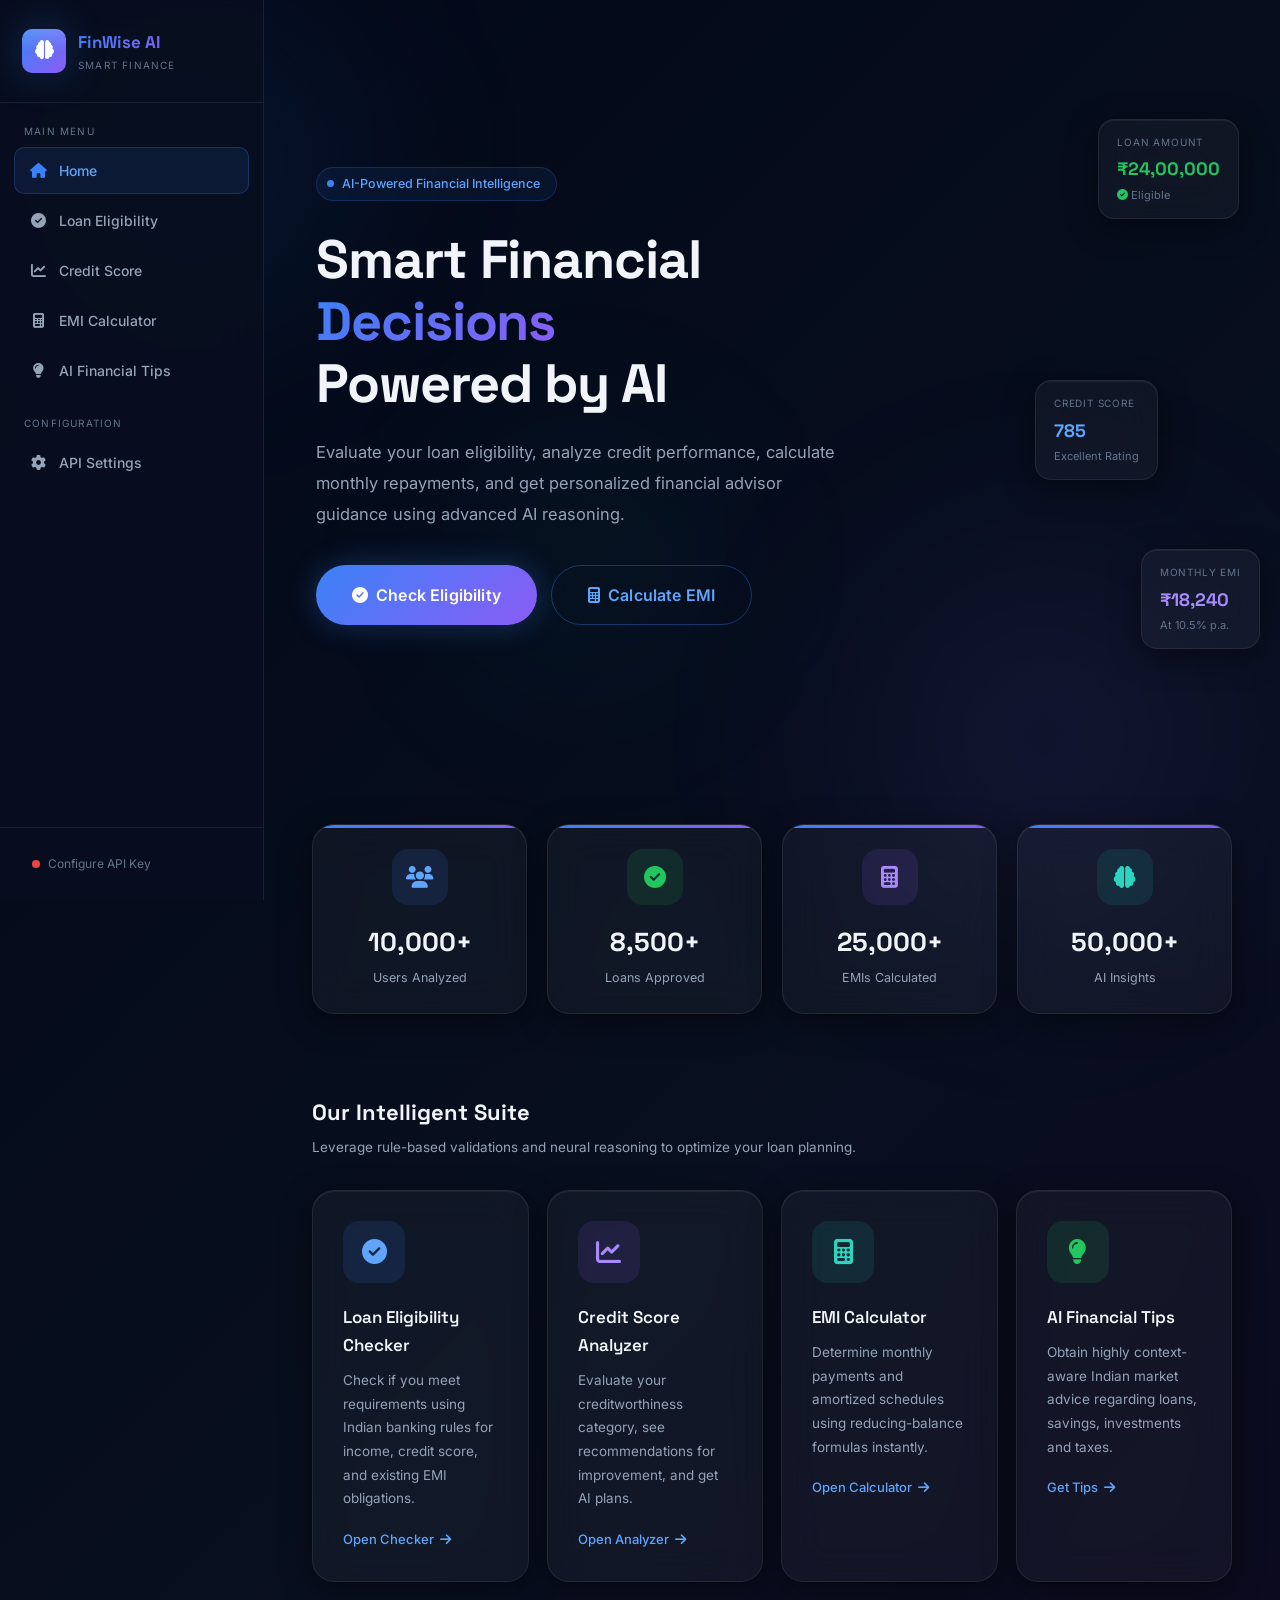
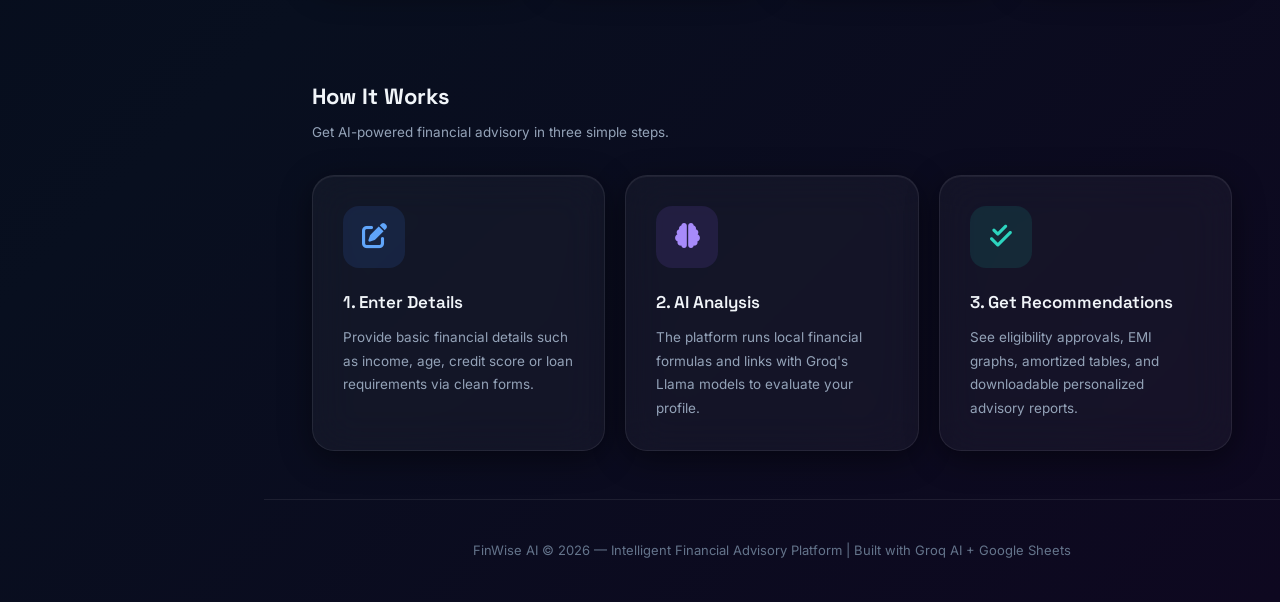
==== index.html @ 2e11e6cf "Initial commit" ====
<!DOCTYPE html>
<html lang="en">
<head>
  <meta charset="UTF-8">
  <meta name="viewport" content="width=device-width, initial-scale=1.0">
  <title>FinWise AI — Intelligent Financial Advisory Platform</title>
  <meta name="description" content="AI-Powered Loan Eligibility, Credit Analysis & Financial Advisory Platform.">
  <link rel="preconnect" href="https://fonts.googleapis.com">
  <link href="https://fonts.googleapis.com/css2?family=Inter:wght@300;400;500;600;700;800&family=Space+Grotesk:wght@400;500;600;700;800&display=swap" rel="stylesheet">
  <link rel="stylesheet" href="https://cdnjs.cloudflare.com/ajax/libs/font-awesome/6.5.0/css/all.min.css">
  <link rel="stylesheet" href="css/style.css">
</head>
<body>
  <!-- Background orbs -->
  <div class="bg-orb bg-orb-1"></div>
  <div class="bg-orb bg-orb-2"></div>
  <div class="bg-orb bg-orb-3"></div>

  <div class="app-layout">
    <!-- Sidebar -->
    <nav class="sidebar" id="sidebar">
      <div class="sidebar-header">
        <a href="index.html" class="logo">
          <div class="logo-icon"><i class="fas fa-brain"></i></div>
          <div>
            <span class="logo-name">FinWise AI</span>
            <span class="logo-tagline">Smart Finance</span>
          </div>
        </a>
      </div>
      <div class="nav-menu">
        <p class="nav-section-title">Main Menu</p>
        <ul>
          <li class="nav-item"><a href="index.html" class="active"><i class="fas fa-home nav-icon"></i><span>Home</span></a></li>
          <li class="nav-item"><a href="eligibility.html"><i class="fas fa-check-circle nav-icon"></i><span>Loan Eligibility</span></a></li>
          <li class="nav-item"><a href="credit-score.html"><i class="fas fa-chart-line nav-icon"></i><span>Credit Score</span></a></li>
          <li class="nav-item"><a href="emi.html"><i class="fas fa-calculator nav-icon"></i><span>EMI Calculator</span></a></li>
          <li class="nav-item"><a href="tips.html"><i class="fas fa-lightbulb nav-icon"></i><span>AI Financial Tips</span></a></li>
        </ul>
        <p class="nav-section-title">Configuration</p>
        <ul>
          <li class="nav-item"><a href="#" onclick="openSettings();return false;"><i class="fas fa-cog nav-icon"></i><span>API Settings</span></a></li>
        </ul>
      </div>
      <div class="sidebar-footer">
        <div class="api-status" onclick="openSettings()">
          <div class="status-dot inactive" id="apiStatusDot"></div>
          <span id="apiStatusText">Configure API Key</span>
        </div>
      </div>
    </nav>

    <!-- Hamburger & Overlay -->
    <button class="hamburger" id="hamburger" aria-label="Open menu"><i class="fas fa-bars"></i></button>
    <div class="overlay" id="overlay"></div>

    <!-- Main Content -->
    <main class="main-content">
      <section class="hero">
        <div class="hero-content">
          <div class="hero-badge">
            <span class="live-dot"></span>
            <span>AI-Powered Financial Intelligence</span>
          </div>
          <h1>Smart Financial <span class="gradient-text">Decisions</span><br>Powered by AI</h1>
          <p>Evaluate your loan eligibility, analyze credit performance, calculate monthly repayments, and get personalized financial advisor guidance using advanced AI reasoning.</p>
          <div class="hero-cta">
            <a href="eligibility.html" class="btn btn-primary btn-lg"><i class="fas fa-check-circle"></i> Check Eligibility</a>
            <a href="emi.html" class="btn btn-outline btn-lg"><i class="fas fa-calculator"></i> Calculate EMI</a>
          </div>
        </div>

        <!-- Floating visual cards -->
        <div class="float-card float-card-1">
          <div class="fc-label">Loan Amount</div>
          <div class="fc-value green">₹24,00,000</div>
          <div class="fc-sub"><i class="fas fa-check-circle" style="color:var(--success)"></i> Eligible</div>
        </div>
        <div class="float-card float-card-2">
          <div class="fc-label">Credit Score</div>
          <div class="fc-value blue">785</div>
          <div class="fc-sub">Excellent Rating</div>
        </div>
        <div class="float-card float-card-3">
          <div class="fc-label">Monthly EMI</div>
          <div class="fc-value purple">₹18,240</div>
          <div class="fc-sub">At 10.5% p.a.</div>
        </div>
      </section>

      <!-- Stat Grid -->
      <section class="section-sm">
        <div class="stat-grid">
          <div class="glass-card stat-card">
            <div class="stat-icon si-blue"><i class="fas fa-users"></i></div>
            <div class="stat-value">10,000+</div>
            <div class="stat-label">Users Analyzed</div>
          </div>
          <div class="glass-card stat-card">
            <div class="stat-icon si-green"><i class="fas fa-check-circle"></i></div>
            <div class="stat-value">8,500+</div>
            <div class="stat-label">Loans Approved</div>
          </div>
          <div class="glass-card stat-card">
            <div class="stat-icon si-purple"><i class="fas fa-calculator"></i></div>
            <div class="stat-value">25,000+</div>
            <div class="stat-label">EMIs Calculated</div>
          </div>
          <div class="glass-card stat-card">
            <div class="stat-icon si-teal"><i class="fas fa-brain"></i></div>
            <div class="stat-value">50,000+</div>
            <div class="stat-label">AI Insights</div>
          </div>
        </div>
      </section>

      <!-- Features Suite -->
      <section class="section">
        <div class="section-header">
          <h2>Our Intelligent Suite</h2>
          <p>Leverage rule-based validations and neural reasoning to optimize your loan planning.</p>
        </div>
        <div class="grid-4">
          <div class="glass-card feature-card fc-blue" onclick="location.href='eligibility.html'">
            <div class="feature-icon-wrap fi-blue"><i class="fas fa-check-circle"></i></div>
            <h3>Loan Eligibility Checker</h3>
            <p>Check if you meet requirements using Indian banking rules for income, credit score, and existing EMI obligations.</p>
            <a href="eligibility.html" class="feature-link">Open Checker <i class="fas fa-arrow-right"></i></a>
          </div>

          <div class="glass-card feature-card fc-purple" onclick="location.href='credit-score.html'">
            <div class="feature-icon-wrap fi-purple"><i class="fas fa-chart-line"></i></div>
            <h3>Credit Score Analyzer</h3>
            <p>Evaluate your creditworthiness category, see recommendations for improvement, and get AI plans.</p>
            <a href="credit-score.html" class="feature-link">Open Analyzer <i class="fas fa-arrow-right"></i></a>
          </div>

          <div class="glass-card feature-card fc-teal" onclick="location.href='emi.html'">
            <div class="feature-icon-wrap fi-teal"><i class="fas fa-calculator"></i></div>
            <h3>EMI Calculator</h3>
            <p>Determine monthly payments and amortized schedules using reducing-balance formulas instantly.</p>
            <a href="emi.html" class="feature-link">Open Calculator <i class="fas fa-arrow-right"></i></a>
          </div>

          <div class="glass-card feature-card fc-green" onclick="location.href='tips.html'">
            <div class="feature-icon-wrap fi-green"><i class="fas fa-lightbulb"></i></div>
            <h3>AI Financial Tips</h3>
            <p>Obtain highly context-aware Indian market advice regarding loans, savings, investments and taxes.</p>
            <a href="tips.html" class="feature-link">Get Tips <i class="fas fa-arrow-right"></i></a>
          </div>
        </div>
      </section>

      <!-- How it Works -->
      <section class="section">
        <div class="section-header">
          <h2>How It Works</h2>
          <p>Get AI-powered financial advisory in three simple steps.</p>
        </div>
        <div class="grid-3">
          <div class="glass-card feature-card">
            <div class="feature-icon-wrap fi-blue"><i class="fas fa-edit"></i></div>
            <h3>1. Enter Details</h3>
            <p>Provide basic financial details such as income, age, credit score or loan requirements via clean forms.</p>
          </div>
          <div class="glass-card feature-card">
            <div class="feature-icon-wrap fi-purple"><i class="fas fa-brain"></i></div>
            <h3>2. AI Analysis</h3>
            <p>The platform runs local financial formulas and links with Groq's Llama models to evaluate your profile.</p>
          </div>
          <div class="glass-card feature-card">
            <div class="feature-icon-wrap fi-teal"><i class="fas fa-check-double"></i></div>
            <h3>3. Get Recommendations</h3>
            <p>See eligibility approvals, EMI graphs, amortized tables, and downloadable personalized advisory reports.</p>
          </div>
        </div>
      </section>

      <!-- Footer -->
      <footer style="padding: 40px; border-top: 1px solid var(--glass-border); text-align: center; color: var(--text-muted); font-size: 13px;">
        <p>FinWise AI &copy; 2026 — Intelligent Financial Advisory Platform | Built with Groq AI + Google Sheets</p>
      </footer>
    </main>
  </div>

  <!-- Settings Modal -->
  <div class="modal-overlay" id="settingsModal">
    <div class="modal">
      <div class="modal-header">
        <h2 class="modal-title"><i class="fas fa-cog" style="margin-right:10px;color:var(--accent-blue)"></i>API Configuration</h2>
        <button class="modal-close" onclick="closeSettings()"><i class="fas fa-times"></i></button>
      </div>
      <div class="modal-tip"><i class="fas fa-info-circle"></i><span>Your API keys are stored locally in your browser and never sent to any server.</span></div>
      <div class="form-group">
        <label class="form-label"><i class="fas fa-key"></i> Groq API Key</label>
        <input type="password" id="groqKeyInput" class="form-control" placeholder="gsk_xxxxxxxxxxxx">
        <p class="form-hint"><i class="fas fa-external-link-alt"></i> Get your key at <a href="https://console.groq.com" target="_blank" style="color:var(--accent-blue-light)">console.groq.com</a></p>
      </div>
      <div class="form-group">
        <label class="form-label"><i class="fas fa-table"></i> Google Sheets Webhook URL</label>
        <input type="url" id="sheetsUrlInput" class="form-control" placeholder="https://script.google.com/macros/s/...">
        <p class="form-hint">Deploy your Google Apps Script as a Web App and paste the URL here.</p>
      </div>
      <div style="display:flex;gap:12px;margin-top:8px;">
        <button class="btn btn-primary btn-block" onclick="saveSettings()"><i class="fas fa-save"></i> Save Settings</button>
        <button class="btn btn-ghost" onclick="closeSettings()">Cancel</button>
      </div>
    </div>
  </div>

  <!-- Toast Container -->
  <div class="toast-container" id="toastContainer"></div>

  <!-- Scripts -->
  <script src="js/app.js"></script>
</body>
</html>
---- css/style.css ----
@import url('https://fonts.googleapis.com/css2?family=Inter:wght@300;400;500;600;700;800&family=Space+Grotesk:wght@400;500;600;700;800&display=swap');

/* ===== CSS VARIABLES ===== */
:root {
  --bg-900: #020817;
  --bg-800: #080f1f;
  --bg-700: #0f172a;
  --bg-600: #1e293b;

  --glass-bg: rgba(255, 255, 255, 0.04);
  --glass-bg-hover: rgba(255, 255, 255, 0.07);
  --glass-border: rgba(255, 255, 255, 0.08);
  --glass-border-hover: rgba(255, 255, 255, 0.18);

  --accent-blue: #3b82f6;
  --accent-blue-light: #60a5fa;
  --accent-blue-dark: #1d4ed8;
  --accent-purple: #8b5cf6;
  --accent-purple-light: #a78bfa;
  --accent-teal: #14b8a6;
  --accent-teal-light: #2dd4bf;

  --success: #22c55e;
  --success-bg: rgba(34, 197, 94, 0.08);
  --success-border: rgba(34, 197, 94, 0.2);
  --warning: #f59e0b;
  --warning-bg: rgba(245, 158, 11, 0.08);
  --warning-border: rgba(245, 158, 11, 0.2);
  --danger: #ef4444;
  --danger-bg: rgba(239, 68, 68, 0.08);
  --danger-border: rgba(239, 68, 68, 0.2);
  --info-bg: rgba(59, 130, 246, 0.08);
  --info-border: rgba(59, 130, 246, 0.2);

  --text-primary: #f1f5f9;
  --text-secondary: #94a3b8;
  --text-muted: #64748b;

  --gradient-primary: linear-gradient(135deg, #3b82f6 0%, #8b5cf6 100%);
  --gradient-hero: linear-gradient(135deg, #020817 0%, #080f1f 55%, #0e0820 100%);
  --gradient-card: linear-gradient(135deg, rgba(59,130,246,0.08) 0%, rgba(139,92,246,0.08) 100%);
  --gradient-success: linear-gradient(135deg, #059669 0%, #22c55e 100%);
  --gradient-danger: linear-gradient(135deg, #b91c1c 0%, #ef4444 100%);
  --gradient-warning: linear-gradient(135deg, #b45309 0%, #f59e0b 100%);

  --shadow-glass: 0 8px 32px rgba(0,0,0,0.45), inset 0 1px 0 rgba(255,255,255,0.06);
  --shadow-lg: 0 20px 60px rgba(0,0,0,0.5);
  --shadow-blue-glow: 0 0 40px rgba(59, 130, 246, 0.25);
  --shadow-purple-glow: 0 0 40px rgba(139, 92, 246, 0.2);

  --radius-xs: 6px;
  --radius-sm: 10px;
  --radius-md: 16px;
  --radius-lg: 22px;
  --radius-xl: 32px;
  --radius-full: 9999px;

  --sidebar-width: 264px;
  --transition: all 0.3s cubic-bezier(0.4, 0, 0.2, 1);
  --transition-fast: all 0.15s ease;
}

/* ===== RESET ===== */
*, *::before, *::after { box-sizing: border-box; margin: 0; padding: 0; }
html { scroll-behavior: smooth; font-size: 16px; }
a { text-decoration: none; color: inherit; }
img { max-width: 100%; }
button { font-family: inherit; }

body {
  font-family: 'Inter', -apple-system, BlinkMacSystemFont, sans-serif;
  background: var(--gradient-hero);
  color: var(--text-primary);
  min-height: 100vh;
  overflow-x: hidden;
  line-height: 1.65;
}

/* Background orbs */
.bg-orb {
  position: fixed;
  border-radius: 50%;
  pointer-events: none;
  z-index: 0;
  filter: blur(80px);
}
.bg-orb-1 {
  width: 500px; height: 500px;
  top: -10%; left: -5%;
  background: radial-gradient(circle, rgba(59,130,246,0.12) 0%, transparent 70%);
  animation: orbFloat 20s ease-in-out infinite;
}
.bg-orb-2 {
  width: 600px; height: 600px;
  bottom: -15%; right: -5%;
  background: radial-gradient(circle, rgba(139,92,246,0.1) 0%, transparent 70%);
  animation: orbFloat 25s ease-in-out infinite reverse;
}
.bg-orb-3 {
  width: 400px; height: 400px;
  top: 40%; left: 30%;
  background: radial-gradient(circle, rgba(20,184,166,0.06) 0%, transparent 70%);
  animation: orbFloat 18s ease-in-out infinite 5s;
}

/* ===== LAYOUT ===== */
.app-layout {
  display: flex;
  min-height: 100vh;
  position: relative;
  z-index: 1;
}

.main-content {
  margin-left: var(--sidebar-width);
  flex: 1;
  min-height: 100vh;
  transition: var(--transition);
}

/* ===== SIDEBAR ===== */
.sidebar {
  position: fixed;
  left: 0; top: 0;
  width: var(--sidebar-width);
  height: 100vh;
  background: rgba(8, 15, 31, 0.92);
  backdrop-filter: blur(24px);
  -webkit-backdrop-filter: blur(24px);
  border-right: 1px solid var(--glass-border);
  display: flex;
  flex-direction: column;
  z-index: 100;
  transition: var(--transition);
  overflow: hidden;
}

.sidebar-header {
  padding: 28px 22px;
  border-bottom: 1px solid var(--glass-border);
}

.logo {
  display: flex;
  align-items: center;
  gap: 12px;
}

.logo-icon {
  width: 44px; height: 44px;
  background: var(--gradient-primary);
  border-radius: var(--radius-sm);
  display: flex;
  align-items: center;
  justify-content: center;
  font-size: 19px;
  color: white;
  box-shadow: var(--shadow-blue-glow);
  flex-shrink: 0;
  position: relative;
  overflow: hidden;
}

.logo-icon::after {
  content: '';
  position: absolute;
  top: 0; left: 0;
  width: 100%; height: 50%;
  background: linear-gradient(rgba(255,255,255,0.15), transparent);
}

.logo-name {
  font-family: 'Space Grotesk', sans-serif;
  font-size: 17px;
  font-weight: 700;
  background: var(--gradient-primary);
  -webkit-background-clip: text;
  -webkit-text-fill-color: transparent;
  background-clip: text;
  display: block;
}

.logo-tagline {
  font-size: 10px;
  color: var(--text-muted);
  text-transform: uppercase;
  letter-spacing: 0.12em;
  display: block;
  margin-top: 1px;
}

.nav-menu {
  padding: 20px 14px;
  flex: 1;
  overflow-y: auto;
}

.nav-section-title {
  font-size: 10px;
  text-transform: uppercase;
  letter-spacing: 0.12em;
  color: var(--text-muted);
  padding: 0 10px;
  margin-bottom: 8px;
  margin-top: 20px;
}

.nav-section-title:first-child { margin-top: 0; }

.nav-menu ul { list-style: none; display: flex; flex-direction: column; gap: 3px; }

.nav-item a {
  display: flex;
  align-items: center;
  gap: 12px;
  padding: 11px 14px;
  border-radius: var(--radius-sm);
  color: var(--text-secondary);
  font-size: 14px;
  font-weight: 500;
  transition: var(--transition);
  position: relative;
  overflow: hidden;
  border: 1px solid transparent;
}

.nav-item a:hover {
  color: var(--text-primary);
  background: var(--glass-bg-hover);
  border-color: var(--glass-border);
}

.nav-item a.active {
  color: var(--accent-blue-light);
  background: rgba(59, 130, 246, 0.1);
  border-color: rgba(59, 130, 246, 0.25);
}

.nav-item a .nav-icon {
  font-size: 15px;
  width: 18px;
  text-align: center;
  flex-shrink: 0;
}

.nav-item a.active .nav-icon { color: var(--accent-blue); }

.nav-item a .nav-badge {
  margin-left: auto;
  padding: 1px 7px;
  background: rgba(59,130,246,0.15);
  border-radius: var(--radius-full);
  font-size: 10px;
  color: var(--accent-blue-light);
  font-weight: 600;
}

.sidebar-footer {
  padding: 18px 22px;
  border-top: 1px solid var(--glass-border);
}

.api-status {
  display: flex;
  align-items: center;
  gap: 8px;
  font-size: 12px;
  color: var(--text-muted);
  cursor: pointer;
  padding: 8px 10px;
  border-radius: var(--radius-sm);
  transition: var(--transition-fast);
}

.api-status:hover { background: var(--glass-bg); color: var(--text-secondary); }

.status-dot {
  width: 8px; height: 8px;
  border-radius: 50%;
  flex-shrink: 0;
}

.status-dot.active { background: var(--success); animation: pulseDot 2s ease infinite; }
.status-dot.inactive { background: var(--danger); }
.status-dot.warning { background: var(--warning); }

/* ===== HAMBURGER ===== */
.hamburger {
  display: none;
  position: fixed;
  top: 16px; left: 16px;
  z-index: 200;
  background: var(--glass-bg);
  backdrop-filter: blur(12px);
  border: 1px solid var(--glass-border);
  border-radius: var(--radius-sm);
  padding: 10px 12px;
  cursor: pointer;
  color: var(--text-primary);
  font-size: 16px;
  transition: var(--transition);
  align-items: center;
  justify-content: center;
}

.hamburger:hover { background: var(--glass-bg-hover); }

.overlay {
  display: none;
  position: fixed;
  inset: 0;
  background: rgba(0,0,0,0.65);
  backdrop-filter: blur(4px);
  z-index: 90;
}

/* ===== PAGE HEADER ===== */
.page-header {
  padding: 52px 48px 32px;
  border-bottom: 1px solid var(--glass-border);
  position: relative;
}

.page-header-content { max-width: 700px; }

.page-header h1 {
  font-family: 'Space Grotesk', sans-serif;
  font-size: 30px;
  font-weight: 700;
  background: var(--gradient-primary);
  -webkit-background-clip: text;
  -webkit-text-fill-color: transparent;
  background-clip: text;
  margin-bottom: 8px;
  line-height: 1.3;
}

.page-header p { color: var(--text-secondary); font-size: 14.5px; }

/* ===== GLASS CARD ===== */
.glass-card {
  background: var(--glass-bg);
  backdrop-filter: blur(20px);
  -webkit-backdrop-filter: blur(20px);
  border: 1px solid var(--glass-border);
  border-radius: var(--radius-lg);
  box-shadow: var(--shadow-glass);
  transition: var(--transition);
}

.glass-card:hover {
  border-color: var(--glass-border-hover);
}

/* ===== BUTTONS ===== */
.btn {
  display: inline-flex;
  align-items: center;
  justify-content: center;
  gap: 8px;
  padding: 13px 28px;
  border-radius: var(--radius-full);
  border: none;
  cursor: pointer;
  font-size: 14.5px;
  font-weight: 600;
  letter-spacing: 0.01em;
  transition: var(--transition);
  position: relative;
  overflow: hidden;
  white-space: nowrap;
}

.btn::after {
  content: '';
  position: absolute;
  inset: 0;
  background: linear-gradient(rgba(255,255,255,0.08), transparent);
  opacity: 0;
  transition: var(--transition-fast);
}

.btn:hover::after { opacity: 1; }

.btn-primary {
  background: var(--gradient-primary);
  color: white;
  box-shadow: 0 0 30px rgba(59,130,246,0.3);
}

.btn-primary:hover {
  transform: translateY(-2px);
  box-shadow: 0 6px 30px rgba(59,130,246,0.45);
}

.btn-primary:active { transform: translateY(0); }

.btn-outline {
  background: transparent;
  color: var(--accent-blue-light);
  border: 1px solid rgba(59,130,246,0.35);
}

.btn-outline:hover {
  background: rgba(59,130,246,0.08);
  border-color: var(--accent-blue);
  transform: translateY(-2px);
}

.btn-ghost {
  background: var(--glass-bg);
  color: var(--text-primary);
  border: 1px solid var(--glass-border);
  backdrop-filter: blur(10px);
}

.btn-ghost:hover {
  background: var(--glass-bg-hover);
  border-color: var(--glass-border-hover);
}

.btn-success {
  background: var(--gradient-success);
  color: white;
  box-shadow: 0 0 24px rgba(34,197,94,0.25);
}

.btn-danger {
  background: var(--gradient-danger);
  color: white;
  box-shadow: 0 0 24px rgba(239,68,68,0.25);
}

.btn-lg { padding: 16px 36px; font-size: 16px; }
.btn-sm { padding: 8px 18px; font-size: 13px; }
.btn-block { width: 100%; }

.btn:disabled { opacity: 0.45; cursor: not-allowed; transform: none !important; }

/* ===== FORMS ===== */
.form-group { margin-bottom: 22px; }

.form-label {
  display: flex;
  align-items: center;
  gap: 6px;
  font-size: 12.5px;
  font-weight: 600;
  color: var(--text-secondary);
  margin-bottom: 8px;
  text-transform: uppercase;
  letter-spacing: 0.06em;
}

.form-control {
  width: 100%;
  padding: 13px 16px;
  background: rgba(255,255,255,0.04);
  border: 1px solid var(--glass-border);
  border-radius: var(--radius-sm);
  color: var(--text-primary);
  font-family: 'Inter', sans-serif;
  font-size: 15px;
  transition: var(--transition);
  outline: none;
  appearance: none;
}

.form-control::placeholder { color: var(--text-muted); }

.form-control:hover { border-color: rgba(255,255,255,0.12); }

.form-control:focus {
  border-color: var(--accent-blue);
  box-shadow: 0 0 0 3px rgba(59,130,246,0.12);
  background: rgba(59,130,246,0.04);
}

.input-wrapper { position: relative; }

.input-prefix {
  position: absolute;
  left: 14px;
  top: 50%;
  transform: translateY(-50%);
  color: var(--text-muted);
  font-size: 15px;
  font-weight: 600;
  pointer-events: none;
}

.input-prefix + .form-control,
.input-wrapper .has-prefix { padding-left: 32px; }

.input-suffix {
  position: absolute;
  right: 14px;
  top: 50%;
  transform: translateY(-50%);
  color: var(--text-muted);
  font-size: 13px;
  pointer-events: none;
}

.form-hint {
  font-size: 12px;
  color: var(--text-muted);
  margin-top: 6px;
  display: flex;
  align-items: center;
  gap: 5px;
}

.form-grid-2 { display: grid; grid-template-columns: 1fr 1fr; gap: 20px; }
.form-grid-3 { display: grid; grid-template-columns: repeat(3, 1fr); gap: 20px; }

/* ===== RULE CHECKLIST ===== */
.rule-list { list-style: none; display: flex; flex-direction: column; gap: 10px; }

.rule-item {
  display: flex;
  align-items: center;
  gap: 10px;
  padding: 10px 14px;
  border-radius: var(--radius-sm);
  background: var(--glass-bg);
  border: 1px solid var(--glass-border);
  font-size: 13.5px;
  color: var(--text-secondary);
  transition: var(--transition);
}

.rule-item.pass { border-color: var(--success-border); background: var(--success-bg); color: var(--text-primary); }
.rule-item.fail { border-color: var(--danger-border); background: var(--danger-bg); color: var(--text-primary); }

.rule-icon { font-size: 14px; width: 16px; flex-shrink: 0; }
.rule-item.pass .rule-icon { color: var(--success); }
.rule-item.fail .rule-icon { color: var(--danger); }

/* ===== RESULT PANEL ===== */
.result-panel {
  border-radius: var(--radius-lg);
  padding: 36px;
  backdrop-filter: blur(20px);
  animation: slideUp 0.4s cubic-bezier(0.4, 0, 0.2, 1) both;
  display: none;
}

.result-panel.show { display: block; }

.result-panel.approved {
  background: rgba(34,197,94,0.05);
  border: 1px solid var(--success-border);
  box-shadow: 0 0 60px rgba(34,197,94,0.08), var(--shadow-glass);
}

.result-panel.rejected {
  background: rgba(239,68,68,0.05);
  border: 1px solid var(--danger-border);
  box-shadow: 0 0 60px rgba(239,68,68,0.08), var(--shadow-glass);
}

.result-panel.info {
  background: rgba(59,130,246,0.05);
  border: 1px solid var(--info-border);
  box-shadow: 0 0 40px rgba(59,130,246,0.08), var(--shadow-glass);
}

.result-icon-big {
  font-size: 56px;
  display: block;
  text-align: center;
  margin-bottom: 16px;
  animation: bounceIn 0.5s cubic-bezier(0.4, 0, 0.2, 1);
}

.result-title {
  font-family: 'Space Grotesk', sans-serif;
  font-size: 24px;
  font-weight: 700;
  text-align: center;
  margin-bottom: 8px;
}

.result-subtitle {
  color: var(--text-secondary);
  text-align: center;
  font-size: 14px;
  margin-bottom: 28px;
}

.result-metrics {
  display: grid;
  grid-template-columns: repeat(2, 1fr);
  gap: 14px;
  margin-top: 24px;
}

.metric-card {
  background: var(--glass-bg);
  border: 1px solid var(--glass-border);
  border-radius: var(--radius-md);
  padding: 18px;
  text-align: center;
}

.metric-label {
  font-size: 11px;
  text-transform: uppercase;
  letter-spacing: 0.08em;
  color: var(--text-muted);
  margin-bottom: 8px;
}

.metric-value {
  font-family: 'Space Grotesk', sans-serif;
  font-size: 22px;
  font-weight: 700;
  color: var(--text-primary);
}

.metric-value.success-color { color: var(--success); }
.metric-value.danger-color { color: var(--danger); }
.metric-value.blue-color { color: var(--accent-blue-light); }

/* ===== BADGES ===== */
.badge {
  display: inline-flex;
  align-items: center;
  gap: 5px;
  padding: 3px 10px;
  border-radius: var(--radius-full);
  font-size: 11.5px;
  font-weight: 600;
  text-transform: uppercase;
  letter-spacing: 0.04em;
  border: 1px solid transparent;
}

.badge-success { background: var(--success-bg); color: var(--success); border-color: var(--success-border); }
.badge-danger { background: var(--danger-bg); color: var(--danger); border-color: var(--danger-border); }
.badge-warning { background: var(--warning-bg); color: var(--warning); border-color: var(--warning-border); }
.badge-info { background: var(--info-bg); color: var(--accent-blue-light); border-color: var(--info-border); }
.badge-purple { background: rgba(139,92,246,0.1); color: var(--accent-purple-light); border-color: rgba(139,92,246,0.2); }

/* ===== STAT CARDS ===== */
.stat-grid { display: grid; grid-template-columns: repeat(4, 1fr); gap: 20px; }

.stat-card {
  padding: 24px;
  text-align: center;
  position: relative;
  overflow: hidden;
}

.stat-card::before {
  content: '';
  position: absolute;
  top: 0; left: 0; right: 0;
  height: 3px;
  background: var(--gradient-primary);
}

.stat-icon {
  width: 56px; height: 56px;
  border-radius: var(--radius-md);
  display: flex;
  align-items: center;
  justify-content: center;
  font-size: 22px;
  margin: 0 auto 16px;
}

.si-blue { background: rgba(59,130,246,0.12); color: var(--accent-blue-light); }
.si-purple { background: rgba(139,92,246,0.12); color: var(--accent-purple-light); }
.si-teal { background: rgba(20,184,166,0.12); color: var(--accent-teal-light); }
.si-green { background: rgba(34,197,94,0.12); color: var(--success); }
.si-warning { background: rgba(245,158,11,0.12); color: var(--warning); }

.stat-value {
  font-family: 'Space Grotesk', sans-serif;
  font-size: 26px;
  font-weight: 700;
  color: var(--text-primary);
  margin-bottom: 4px;
}

.stat-label { font-size: 12.5px; color: var(--text-secondary); }

/* ===== FEATURE CARDS ===== */
.feature-card {
  padding: 30px;
  position: relative;
  overflow: hidden;
  cursor: pointer;
}

.feature-card::after {
  content: '';
  position: absolute;
  bottom: 0; left: 0; right: 0;
  height: 2px;
  transform: scaleX(0);
  transition: var(--transition);
  transform-origin: left;
}

.feature-card:hover::after { transform: scaleX(1); }
.fc-blue::after { background: linear-gradient(90deg, var(--accent-blue), var(--accent-purple)); }
.fc-purple::after { background: linear-gradient(90deg, var(--accent-purple), var(--accent-teal)); }
.fc-teal::after { background: linear-gradient(90deg, var(--accent-teal), var(--accent-blue)); }
.fc-green::after { background: linear-gradient(90deg, var(--success), var(--accent-teal)); }

.feature-icon-wrap {
  width: 62px; height: 62px;
  border-radius: var(--radius-md);
  display: flex;
  align-items: center;
  justify-content: center;
  font-size: 25px;
  margin-bottom: 20px;
  transition: var(--transition);
}

.feature-card:hover .feature-icon-wrap { transform: scale(1.08) rotate(4deg); }

.fi-blue { background: rgba(59,130,246,0.12); color: var(--accent-blue-light); }
.fi-purple { background: rgba(139,92,246,0.12); color: var(--accent-purple-light); }
.fi-teal { background: rgba(20,184,166,0.12); color: var(--accent-teal-light); }
.fi-green { background: rgba(34,197,94,0.12); color: var(--success); }

.feature-card h3 {
  font-family: 'Space Grotesk', sans-serif;
  font-size: 17px;
  font-weight: 600;
  margin-bottom: 10px;
}

.feature-card p { color: var(--text-secondary); font-size: 13.5px; line-height: 1.75; }

.feature-link {
  display: inline-flex;
  align-items: center;
  gap: 6px;
  color: var(--accent-blue-light);
  font-size: 13px;
  font-weight: 500;
  margin-top: 18px;
  transition: var(--transition);
}

.feature-card:hover .feature-link { gap: 10px; }

/* ===== HERO ===== */
.hero {
  min-height: 88vh;
  display: flex;
  align-items: center;
  padding: 80px 52px;
  position: relative;
  overflow: hidden;
}

.hero-content { max-width: 580px; position: relative; z-index: 2; }

.hero-badge {
  display: inline-flex;
  align-items: center;
  gap: 8px;
  padding: 6px 16px 6px 10px;
  background: rgba(59,130,246,0.08);
  border: 1px solid rgba(59,130,246,0.22);
  border-radius: var(--radius-full);
  font-size: 12.5px;
  color: var(--accent-blue-light);
  font-weight: 500;
  margin-bottom: 28px;
  width: fit-content;
}

.hero-badge .live-dot {
  width: 7px; height: 7px;
  border-radius: 50%;
  background: var(--accent-blue);
  animation: pulseDot 2s ease infinite;
}

.hero h1 {
  font-family: 'Space Grotesk', sans-serif;
  font-size: clamp(36px, 4.5vw, 54px);
  font-weight: 800;
  line-height: 1.15;
  margin-bottom: 22px;
  letter-spacing: -0.02em;
}

.gradient-text {
  background: var(--gradient-primary);
  -webkit-background-clip: text;
  -webkit-text-fill-color: transparent;
  background-clip: text;
}

.hero p {
  font-size: 16.5px;
  color: var(--text-secondary);
  line-height: 1.85;
  margin-bottom: 36px;
  max-width: 520px;
}

.hero-cta { display: flex; gap: 14px; flex-wrap: wrap; }

/* Floating data cards */
.float-card {
  position: absolute;
  background: var(--glass-bg);
  backdrop-filter: blur(20px);
  border: 1px solid var(--glass-border);
  border-radius: var(--radius-md);
  box-shadow: var(--shadow-glass);
  z-index: 3;
  padding: 14px 18px;
}

.float-card-1 { top: 15%; right: 4%; animation: floatCard 7s ease-in-out infinite; }
.float-card-2 { top: 48%; right: 12%; animation: floatCard 7s ease-in-out infinite 2.3s; }
.float-card-3 { bottom: 18%; right: 2%; animation: floatCard 7s ease-in-out infinite 4.6s; }

.fc-label { font-size: 10px; color: var(--text-muted); text-transform: uppercase; letter-spacing: 0.08em; margin-bottom: 4px; }
.fc-value { font-family: 'Space Grotesk', sans-serif; font-size: 18px; font-weight: 700; }
.fc-value.green { color: var(--success); }
.fc-value.blue { color: var(--accent-blue-light); }
.fc-value.purple { color: var(--accent-purple-light); }
.fc-sub { font-size: 11px; color: var(--text-muted); margin-top: 2px; }

/* ===== SECTION ===== */
.section { padding: 48px; }
.section-sm { padding: 32px 48px; }

.section-header { margin-bottom: 32px; }

.section-header h2 {
  font-family: 'Space Grotesk', sans-serif;
  font-size: 22px;
  font-weight: 700;
  margin-bottom: 6px;
}

.section-header p { color: var(--text-secondary); font-size: 13.5px; }

/* ===== GRIDS ===== */
.grid-2 { display: grid; grid-template-columns: 1fr 1fr; gap: 22px; }
.grid-3 { display: grid; grid-template-columns: repeat(3, 1fr); gap: 20px; }
.grid-4 { display: grid; grid-template-columns: repeat(4, 1fr); gap: 18px; }

/* ===== DIVIDER ===== */
.divider { height: 1px; background: var(--glass-border); margin: 28px 0; }

/* ===== SCORE DISPLAY ===== */
.score-display {
  text-align: center;
  padding: 32px;
}

.score-ring {
  width: 160px; height: 160px;
  border-radius: 50%;
  margin: 0 auto 20px;
  display: flex;
  align-items: center;
  justify-content: center;
  flex-direction: column;
  position: relative;
}

.score-ring::before {
  content: '';
  position: absolute;
  inset: 4px;
  border-radius: 50%;
  background: var(--bg-800);
}

.score-number {
  font-family: 'Space Grotesk', sans-serif;
  font-size: 42px;
  font-weight: 800;
  position: relative;
  z-index: 1;
}

.score-ring-label {
  font-size: 11px;
  color: var(--text-muted);
  text-transform: uppercase;
  letter-spacing: 0.08em;
  position: relative;
  z-index: 1;
}

/* Progress Bar */
.progress-track {
  height: 8px;
  background: rgba(255,255,255,0.06);
  border-radius: var(--radius-full);
  overflow: hidden;
  margin-top: 10px;
}

.progress-fill {
  height: 100%;
  border-radius: var(--radius-full);
  background: var(--gradient-primary);
  transition: width 1.2s cubic-bezier(0.4, 0, 0.2, 1);
  box-shadow: 0 0 12px rgba(59,130,246,0.5);
}

.progress-fill.success { background: var(--gradient-success); box-shadow: 0 0 12px rgba(34,197,94,0.4); }
.progress-fill.danger { background: var(--gradient-danger); box-shadow: 0 0 12px rgba(239,68,68,0.4); }
.progress-fill.warning { background: var(--gradient-warning); box-shadow: 0 0 12px rgba(245,158,11,0.3); }

/* ===== EMI BREAKDOWN ===== */
.emi-breakdown {
  display: grid;
  grid-template-columns: repeat(3, 1fr);
  gap: 16px;
  margin-top: 24px;
}

.emi-item {
  background: var(--glass-bg);
  border: 1px solid var(--glass-border);
  border-radius: var(--radius-md);
  padding: 20px 16px;
  text-align: center;
}

.emi-item-label { font-size: 11px; text-transform: uppercase; letter-spacing: 0.08em; color: var(--text-muted); margin-bottom: 8px; }
.emi-item-value { font-family: 'Space Grotesk', sans-serif; font-size: 20px; font-weight: 700; }
.emi-monthly { color: var(--accent-blue-light); }
.emi-total { color: var(--text-primary); }
.emi-interest { color: var(--danger); }

/* ===== AI RESPONSE ===== */
.ai-response-card {
  background: rgba(139,92,246,0.04);
  border: 1px solid rgba(139,92,246,0.18);
  border-radius: var(--radius-md);
  padding: 24px;
  position: relative;
  overflow: hidden;
  margin-top: 20px;
  animation: slideUp 0.4s cubic-bezier(0.4,0,0.2,1) both;
}

.ai-response-card::before {
  content: '';
  position: absolute;
  top: 0; left: 0; right: 0;
  height: 2px;
  background: linear-gradient(90deg, var(--accent-purple), var(--accent-blue), var(--accent-teal));
}

.ai-label {
  display: flex;
  align-items: center;
  gap: 8px;
  font-size: 11px;
  text-transform: uppercase;
  letter-spacing: 0.1em;
  color: var(--accent-purple-light);
  font-weight: 700;
  margin-bottom: 14px;
}

.ai-label i { font-size: 14px; }

.ai-text {
  color: var(--text-secondary);
  font-size: 14px;
  line-height: 1.85;
  white-space: pre-wrap;
}

/* ===== LOADING STATES ===== */
.spinner {
  width: 18px; height: 18px;
  border: 2.5px solid rgba(255,255,255,0.25);
  border-top-color: white;
  border-radius: 50%;
  animation: spin 0.75s linear infinite;
  display: inline-block;
  vertical-align: middle;
}

.skeleton {
  background: linear-gradient(90deg, var(--glass-bg) 25%, rgba(255,255,255,0.06) 50%, var(--glass-bg) 75%);
  background-size: 200% 100%;
  animation: shimmer 1.4s infinite;
  border-radius: var(--radius-sm);
}

/* ===== SETTINGS MODAL ===== */
.modal-overlay {
  position: fixed;
  inset: 0;
  background: rgba(2,8,23,0.78);
  backdrop-filter: blur(8px);
  z-index: 500;
  display: flex;
  align-items: center;
  justify-content: center;
  opacity: 0;
  visibility: hidden;
  transition: var(--transition);
  padding: 20px;
}

.modal-overlay.active { opacity: 1; visibility: visible; }

.modal {
  background: #0d1526;
  border: 1px solid var(--glass-border);
  border-radius: var(--radius-xl);
  padding: 36px;
  width: 100%;
  max-width: 500px;
  box-shadow: var(--shadow-lg);
  transform: scale(0.94) translateY(24px);
  transition: var(--transition);
}

.modal-overlay.active .modal { transform: scale(1) translateY(0); }

.modal-header {
  display: flex;
  align-items: center;
  justify-content: space-between;
  margin-bottom: 28px;
}

.modal-title {
  font-family: 'Space Grotesk', sans-serif;
  font-size: 20px;
  font-weight: 700;
}

.modal-close {
  background: var(--glass-bg);
  border: 1px solid var(--glass-border);
  border-radius: var(--radius-sm);
  color: var(--text-secondary);
  cursor: pointer;
  font-size: 16px;
  padding: 7px 10px;
  transition: var(--transition-fast);
  line-height: 1;
}

.modal-close:hover { color: var(--text-primary); background: var(--glass-bg-hover); }

.modal-tip {
  background: var(--info-bg);
  border: 1px solid var(--info-border);
  border-radius: var(--radius-sm);
  padding: 12px 16px;
  font-size: 13px;
  color: var(--text-secondary);
  margin-bottom: 20px;
  display: flex;
  gap: 10px;
}

.modal-tip i { color: var(--accent-blue-light); flex-shrink: 0; margin-top: 1px; }

/* ===== TOAST ===== */
.toast-container {
  position: fixed;
  bottom: 24px;
  right: 24px;
  z-index: 1000;
  display: flex;
  flex-direction: column;
  gap: 10px;
  pointer-events: none;
}

.toast {
  padding: 13px 18px;
  background: var(--bg-700);
  border: 1px solid var(--glass-border);
  border-radius: var(--radius-md);
  box-shadow: var(--shadow-lg);
  display: flex;
  align-items: center;
  gap: 12px;
  font-size: 13.5px;
  transform: translateX(120%);
  opacity: 0;
  transition: var(--transition);
  max-width: 360px;
  pointer-events: all;
}

.toast.show { transform: translateX(0); opacity: 1; }
.toast.success-toast { border-color: var(--success-border); }
.toast.error-toast { border-color: var(--danger-border); }
.toast.info-toast { border-color: var(--info-border); }

.toast-icon { font-size: 16px; flex-shrink: 0; }
.toast.success-toast .toast-icon { color: var(--success); }
.toast.error-toast .toast-icon { color: var(--danger); }
.toast.info-toast .toast-icon { color: var(--accent-blue-light); }

/* ===== RECOMMENDATION CARDS ===== */
.rec-card {
  display: flex;
  gap: 14px;
  padding: 16px 18px;
  background: var(--glass-bg);
  border: 1px solid var(--glass-border);
  border-radius: var(--radius-md);
  transition: var(--transition);
}

.rec-card:hover { border-color: var(--glass-border-hover); background: var(--glass-bg-hover); }

.rec-icon {
  width: 36px; height: 36px;
  border-radius: var(--radius-sm);
  display: flex;
  align-items: center;
  justify-content: center;
  font-size: 15px;
  flex-shrink: 0;
}

.rec-content h4 { font-size: 14px; font-weight: 600; margin-bottom: 4px; }
.rec-content p { font-size: 13px; color: var(--text-secondary); line-height: 1.65; }

/* ===== RANGE SLIDER ===== */
.range-slider { position: relative; }

.range-slider input[type="range"] {
  width: 100%;
  appearance: none;
  height: 6px;
  border-radius: var(--radius-full);
  background: var(--glass-bg);
  outline: none;
  border: 1px solid var(--glass-border);
}

.range-slider input[type="range"]::-webkit-slider-thumb {
  appearance: none;
  width: 20px; height: 20px;
  border-radius: 50%;
  background: var(--gradient-primary);
  cursor: pointer;
  box-shadow: 0 0 12px rgba(59,130,246,0.5);
  transition: var(--transition-fast);
}

.range-slider input[type="range"]::-webkit-slider-thumb:hover { transform: scale(1.15); }

.range-labels {
  display: flex;
  justify-content: space-between;
  font-size: 11px;
  color: var(--text-muted);
  margin-top: 6px;
}

/* ===== ANIMATIONS ===== */
@keyframes floatCard {
  0%, 100% { transform: translateY(0px); }
  50% { transform: translateY(-18px); }
}

@keyframes orbFloat {
  0%, 100% { transform: translate(0, 0) scale(1); }
  33% { transform: translate(20px, -30px) scale(1.05); }
  66% { transform: translate(-15px, 20px) scale(0.95); }
}

@keyframes spin { from { transform: rotate(0deg); } to { transform: rotate(360deg); } }

@keyframes slideUp {
  from { opacity: 0; transform: translateY(28px); }
  to { opacity: 1; transform: translateY(0); }
}

@keyframes fadeIn {
  from { opacity: 0; } to { opacity: 1; }
}

@keyframes bounceIn {
  0% { transform: scale(0.5); opacity: 0; }
  70% { transform: scale(1.1); }
  100% { transform: scale(1); opacity: 1; }
}

@keyframes pulseDot {
  0%, 100% { opacity: 1; transform: scale(1); }
  50% { opacity: 0.5; transform: scale(0.85); }
}

@keyframes shimmer {
  0% { background-position: 200% 0; }
  100% { background-position: -200% 0; }
}

@keyframes glow {
  0%, 100% { box-shadow: 0 0 20px rgba(59,130,246,0.2); }
  50% { box-shadow: 0 0 40px rgba(59,130,246,0.5); }
}

/* ===== SCROLLBAR ===== */
::-webkit-scrollbar { width: 5px; }
::-webkit-scrollbar-track { background: var(--bg-800); }
::-webkit-scrollbar-thumb { background: var(--bg-600); border-radius: 4px; }
::-webkit-scrollbar-thumb:hover { background: var(--text-muted); }

/* ===== RESPONSIVE ===== */
@media (max-width: 1100px) {
  .stat-grid { grid-template-columns: repeat(2, 1fr); }
  .grid-4 { grid-template-columns: repeat(2, 1fr); }
  .section { padding: 36px 30px; }
  .page-header { padding: 40px 30px 28px; }
  .hero { padding: 80px 36px; }
}

@media (max-width: 768px) {
  .hamburger { display: flex; }
  .sidebar { transform: translateX(-100%); }
  .sidebar.open { transform: translateX(0); box-shadow: var(--shadow-lg); }
  .overlay.show { display: block; }
  .main-content { margin-left: 0; }

  .hero { padding: 70px 20px 40px; min-height: auto; }
  .hero h1 { font-size: 32px; }
  .float-card-1, .float-card-2, .float-card-3 { display: none; }

  .grid-2, .grid-3 { grid-template-columns: 1fr; }
  .grid-4 { grid-template-columns: 1fr 1fr; }
  .stat-grid { grid-template-columns: 1fr 1fr; }
  .form-grid-2 { grid-template-columns: 1fr; }
  .result-metrics { grid-template-columns: 1fr; }
  .emi-breakdown { grid-template-columns: 1fr; }
  .hero-cta { flex-direction: column; }

  .section { padding: 24px 16px; }
  .page-header { padding: 24px 16px; }
}

@media (max-width: 480px) {
  .stat-grid { grid-template-columns: 1fr; }
  .grid-4 { grid-template-columns: 1fr; }
}
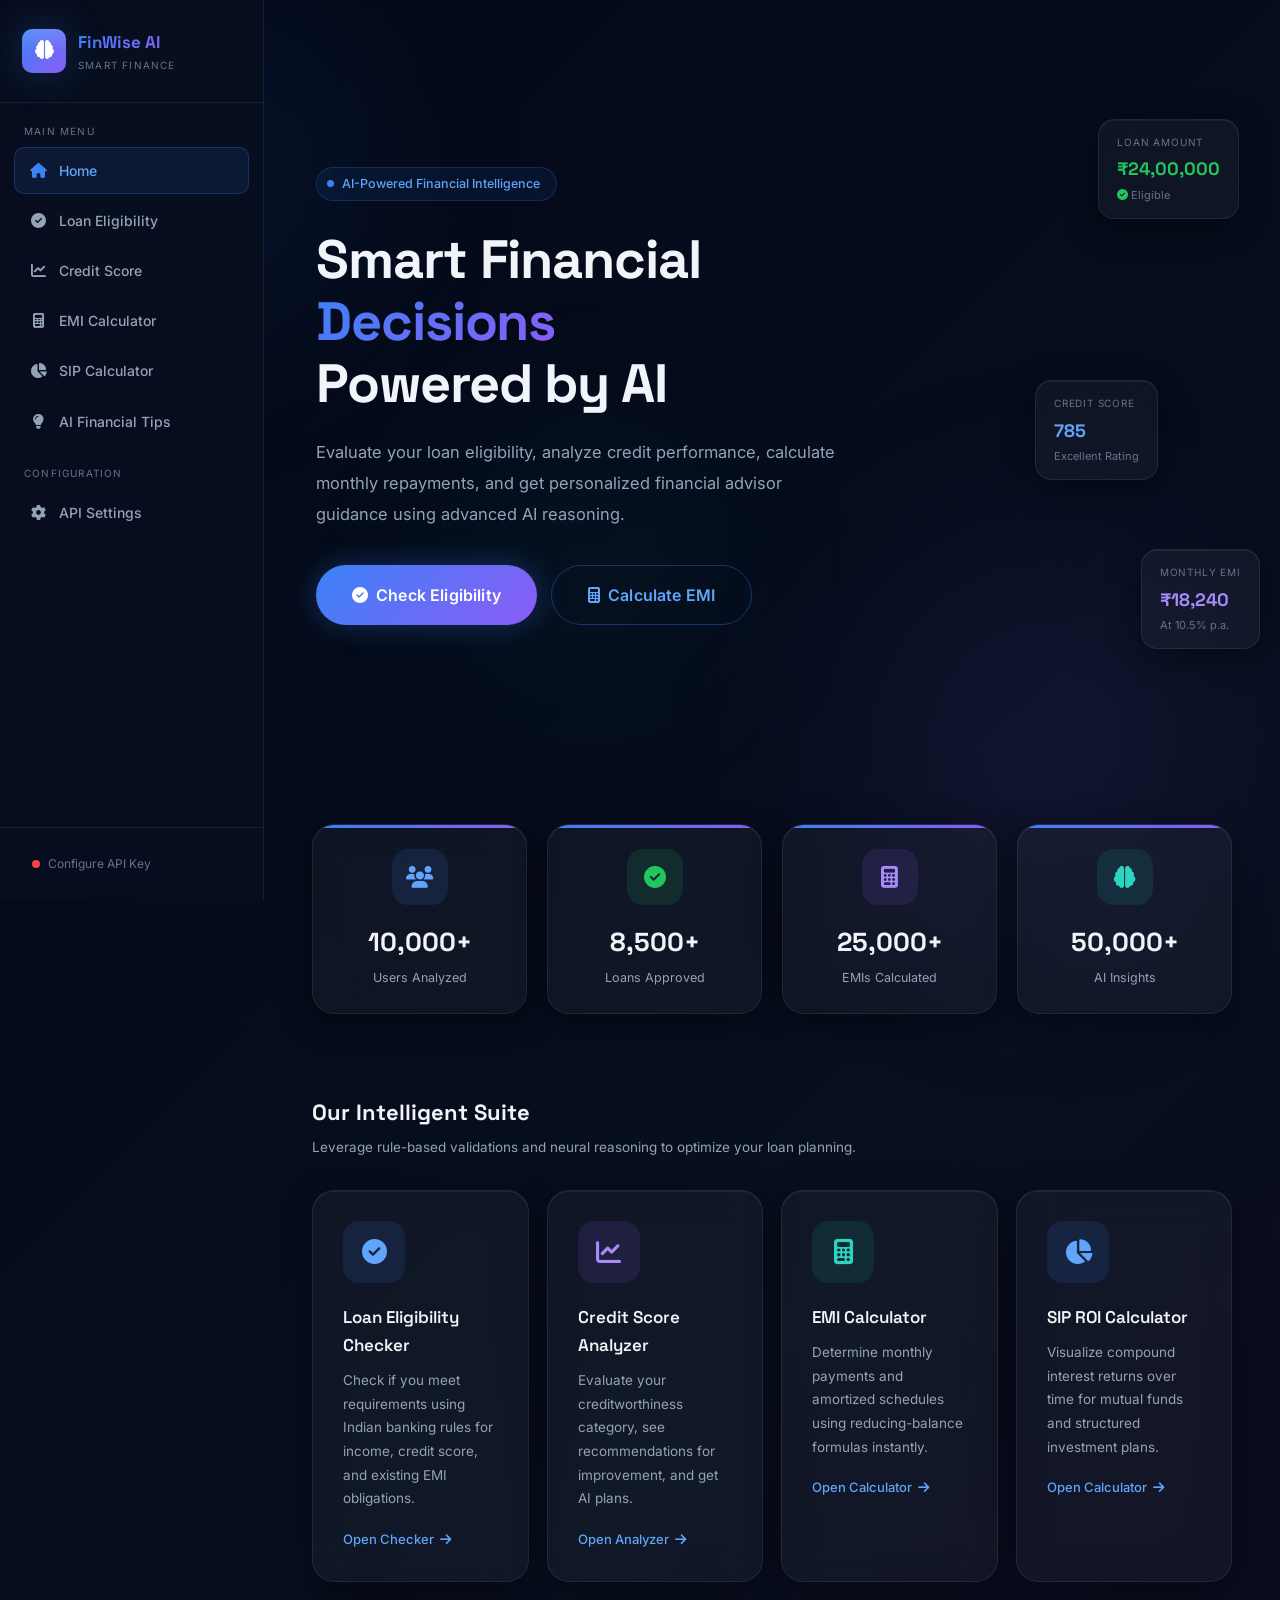
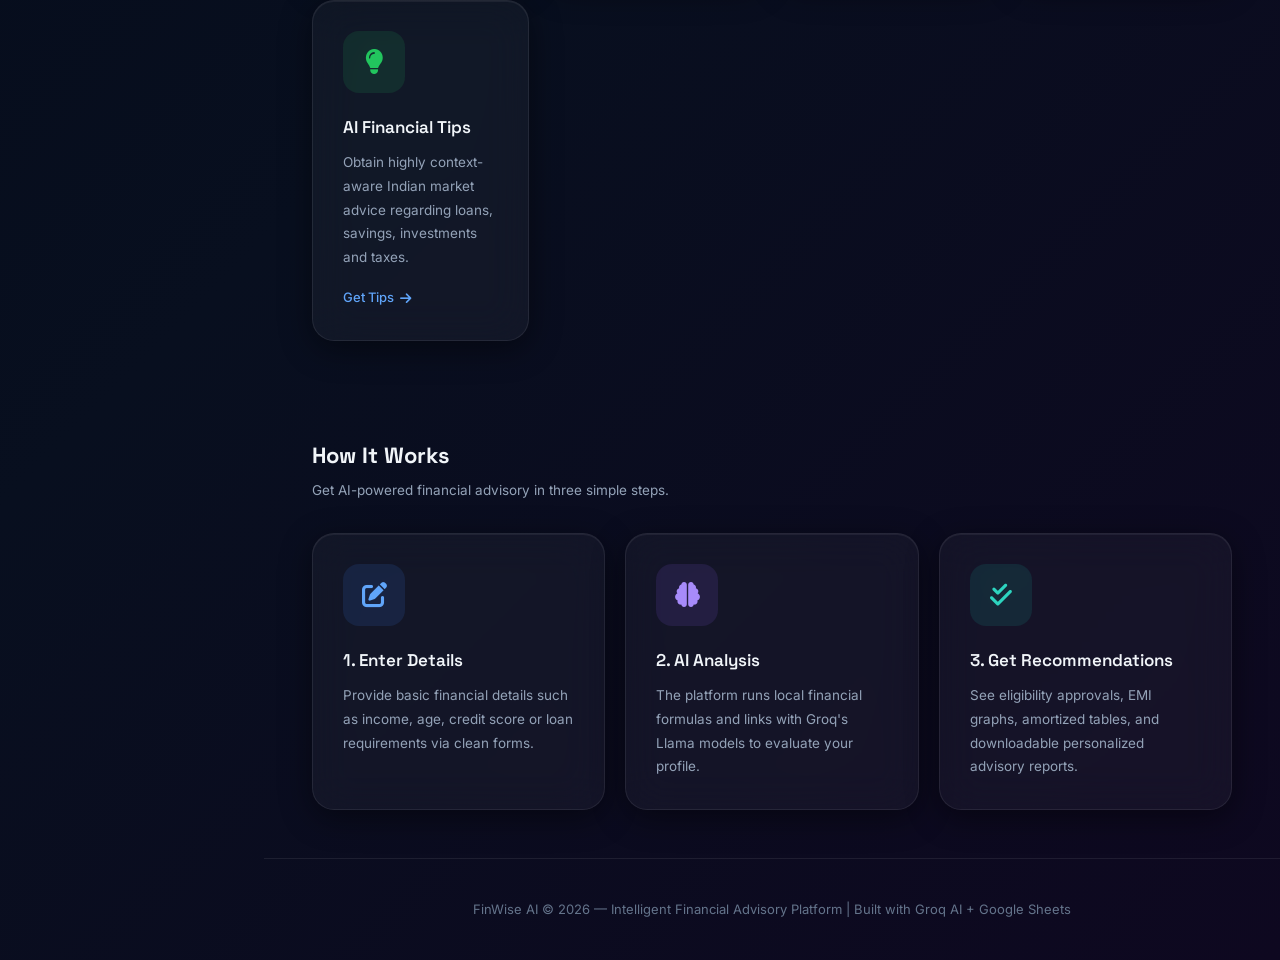
==== commit 059190d8: "feat: Final polish - SIP Calculator, PDF Export, Chart.js, and UX improvements" ====
--- a/index.html
+++ b/index.html
@@ -35,6 +35,7 @@
           <li class="nav-item"><a href="eligibility.html"><i class="fas fa-check-circle nav-icon"></i><span>Loan Eligibility</span></a></li>
           <li class="nav-item"><a href="credit-score.html"><i class="fas fa-chart-line nav-icon"></i><span>Credit Score</span></a></li>
           <li class="nav-item"><a href="emi.html"><i class="fas fa-calculator nav-icon"></i><span>EMI Calculator</span></a></li>
+          <li class="nav-item"><a href="sip.html"><i class="fas fa-chart-pie nav-icon"></i><span>SIP Calculator</span></a></li>
           <li class="nav-item"><a href="tips.html"><i class="fas fa-lightbulb nav-icon"></i><span>AI Financial Tips</span></a></li>
         </ul>
         <p class="nav-section-title">Configuration</p>
@@ -142,6 +143,13 @@
             <a href="emi.html" class="feature-link">Open Calculator <i class="fas fa-arrow-right"></i></a>
           </div>
 
+          <div class="glass-card feature-card fc-blue" onclick="location.href='sip.html'">
+            <div class="feature-icon-wrap fi-blue"><i class="fas fa-chart-pie"></i></div>
+            <h3>SIP ROI Calculator</h3>
+            <p>Visualize compound interest returns over time for mutual funds and structured investment plans.</p>
+            <a href="sip.html" class="feature-link">Open Calculator <i class="fas fa-arrow-right"></i></a>
+          </div>
+
           <div class="glass-card feature-card fc-green" onclick="location.href='tips.html'">
             <div class="feature-icon-wrap fi-green"><i class="fas fa-lightbulb"></i></div>
             <h3>AI Financial Tips</h3>
